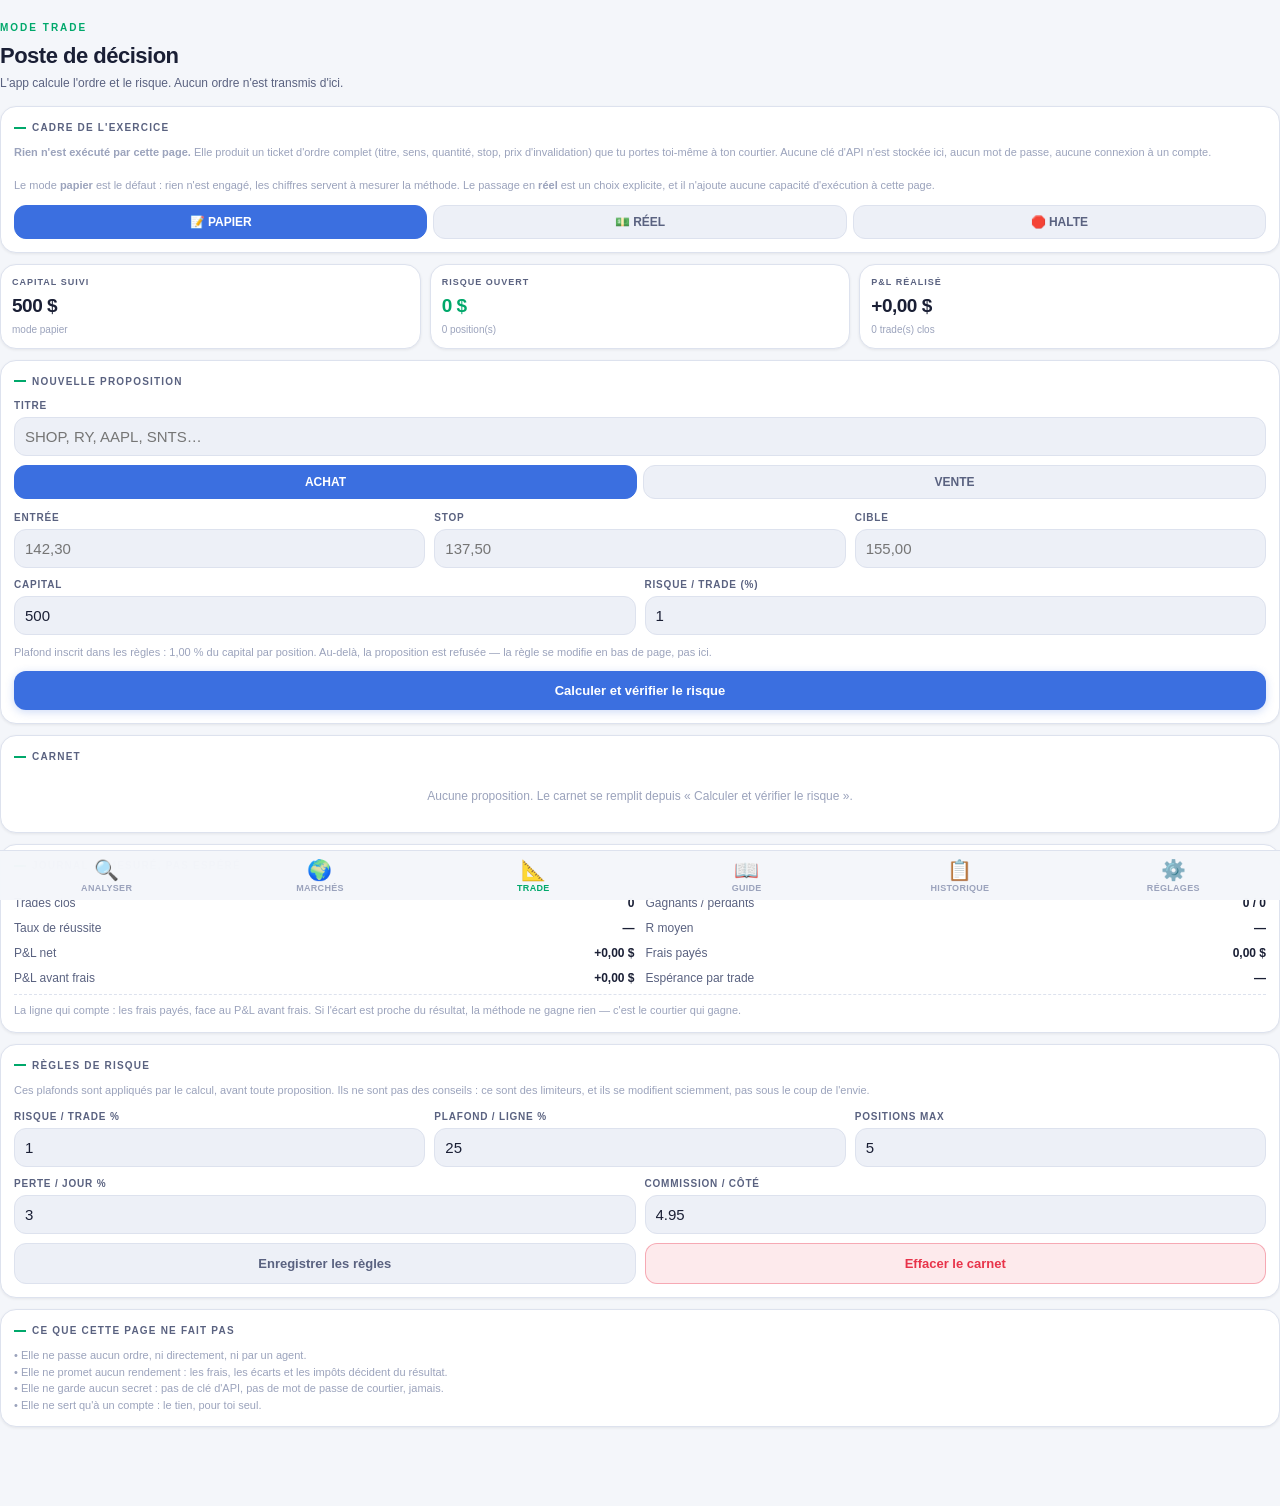
==== trade.html @ ba42ed56 "feat(trade): poste de décision — dimensionnement, garde-fous, journal Ajoute un « Mode Trade » à l'a" ====
<!DOCTYPE html>
<html lang="fr">
<head>
<meta charset="UTF-8">
<meta name="viewport" content="width=device-width,initial-scale=1,viewport-fit=cover">
<meta name="theme-color" content="#F4F6FA" id="theme-color-meta">
<title>StockSense — Mode Trade</title>
<!-- Même thème que l'application, appliqué avant le premier rendu -->
<script>
(function(){
  var t = localStorage.getItem('ss_theme') || 'light';
  document.documentElement.setAttribute('data-theme', t);
  var m = document.getElementById('theme-color-meta');
  if (m) m.content = t === 'dark' ? '#080A0F' : '#F4F6FA';
})();
</script>
<link rel="manifest" href="manifest.json">
<link rel="stylesheet" href="css/style.css">
<style>
  /* ── MODE TRADE — styles propres à la page ─────────────────────── */
  .tr-grid{display:grid;gap:9px}
  .tr-kpi{display:grid;grid-template-columns:repeat(3,1fr);gap:9px;margin-bottom:11px}
  .tr-kpi .k{background:var(--s1);border:1px solid var(--bd);border-radius:var(--r-lg);padding:11px;box-shadow:var(--shadow-sm)}
  .tr-kpi .k .l{font-size:9px;font-weight:700;color:var(--mu);letter-spacing:1px;text-transform:uppercase}
  .tr-kpi .k .v{font-size:19px;font-weight:800;color:var(--tx);letter-spacing:-.5px;margin-top:3px}
  .tr-kpi .k .s{font-size:10px;color:var(--di);margin-top:1px}
  .tr-kpi .k.alarme{border-color:var(--re);background:var(--re2)}
  .tr-kpi .k.alarme .v{color:var(--re)}
  .tr-kpi .k.ok .v{color:var(--gr)}
  .tr-champ{margin-bottom:9px}
  .tr-champ label{display:block;font-size:10px;font-weight:700;color:var(--mu);letter-spacing:.8px;text-transform:uppercase;margin-bottom:4px}
  .tr-champ input,.tr-champ select{width:100%;padding:10px;border-radius:var(--r-md);border:1px solid var(--bd);background:var(--s2);color:var(--tx);font-size:15px;font-family:inherit;-webkit-appearance:none}
  .tr-champ input:focus,.tr-champ select:focus{outline:none;border-color:var(--bl)}
  .tr-duo{display:grid;grid-template-columns:1fr 1fr;gap:9px}
  .tr-tri{display:grid;grid-template-columns:1fr 1fr 1fr;gap:9px}
  .tr-seg{display:flex;gap:6px;margin-bottom:11px}
  .tr-seg button{flex:1;padding:9px;border-radius:var(--r-md);border:1px solid var(--bd);background:var(--s2);color:var(--mu);font-size:12px;font-weight:800}
  .tr-seg button.on{background:var(--bl);border-color:var(--bl);color:#fff}
  .tr-seg button.on.vente{background:var(--re);border-color:var(--re)}
  .tr-btn{width:100%;padding:12px;border-radius:var(--r-md);background:var(--bl);color:#fff;font-size:13px;font-weight:800;box-shadow:0 2px 8px rgba(59,111,224,.25)}
  .tr-btn.gris{background:var(--s2);color:var(--mu);box-shadow:none;border:1px solid var(--bd)}
  .tr-btn.danger{background:var(--re2);color:var(--re);border:1px solid rgba(232,51,74,.35);box-shadow:none}
  .tr-verdict{border-radius:var(--r-lg);padding:13px;margin-bottom:11px;border:1px solid var(--bd);background:var(--s1)}
  .tr-verdict .t{font-size:15px;font-weight:800;letter-spacing:-.3px}
  .tr-verdict .t.no{color:var(--re)}
  .tr-verdict .t.yes{color:var(--gr)}
  .tr-verdict ul{margin:7px 0 0 16px;font-size:12px;color:var(--mu)}
  .tr-verdict ul li{margin-bottom:3px}
  .tr-fig{display:grid;grid-template-columns:1fr 1fr;gap:7px 11px;margin-top:10px;padding-top:10px;border-top:1px solid var(--bd)}
  .tr-fig > div{display:flex;justify-content:space-between;gap:8px;font-size:12px;color:var(--mu)}
  .tr-fig > .pied{display:block}
  .tr-fig b{color:var(--tx);font-weight:700;font-variant-numeric:tabular-nums}
  .tr-fig .pied{grid-column:1 / -1;font-size:11px;color:var(--di);border-top:1px dashed var(--bd);padding-top:7px}
  .tr-carte{border:1px solid var(--bd);border-radius:var(--r-lg);padding:11px;background:var(--s1);box-shadow:var(--shadow-sm);margin-bottom:9px}
  .tr-carte .h{display:flex;justify-content:space-between;align-items:baseline;gap:8px}
  .tr-carte .h .tk{font-size:15px;font-weight:800;letter-spacing:-.3px}
  .tr-carte .h .et{font-size:9px;font-weight:800;letter-spacing:.8px;text-transform:uppercase;padding:3px 7px;border-radius:999px;background:var(--s2);color:var(--mu)}
  .tr-carte .h .et.execute{background:var(--gr2);color:var(--gr)}
  .tr-carte .h .et.clos{background:var(--s2);color:var(--di)}
  .tr-carte .h .et.refuse{background:var(--re2);color:var(--re)}
  .tr-carte .l{font-size:11px;color:var(--mu);margin-top:4px;font-variant-numeric:tabular-nums}
  .tr-carte .a{display:flex;gap:6px;margin-top:9px;flex-wrap:wrap}
  .tr-carte .a button{flex:1;min-width:88px;padding:8px;border-radius:var(--r-sm);border:1px solid var(--bd);background:var(--s2);color:var(--tx);font-size:11px;font-weight:700}
  .tr-carte .a button.sup{border-color:rgba(232,51,74,.3);color:var(--re);background:var(--re2)}
  .tr-vide{font-size:12px;color:var(--di);text-align:center;padding:14px 0}
  .tr-note{font-size:11px;color:var(--di);line-height:1.5}
  .tr-copier{font-family:ui-monospace,'SF Mono',Menlo,monospace;font-size:11px;color:var(--tx);background:var(--s2);border:1px solid var(--bd);border-radius:var(--r-md);padding:10px;margin-top:9px;white-space:pre-wrap;word-break:break-word}
  .tr-pill{display:inline-block;font-size:9px;font-weight:800;letter-spacing:1px;text-transform:uppercase;padding:3px 8px;border-radius:999px;border:1px solid var(--bd);color:var(--mu)}
  .tr-pill.reel{border-color:var(--re);color:var(--re);background:var(--re2)}
  .tr-pill.papier{border-color:var(--bl);color:var(--bl);background:rgba(59,111,224,.10)}
</style>
</head>
<body>

<div class="page active" id="page-trade">

  <div class="page-header">
    <div class="page-eyebrow">Mode Trade</div>
    <div class="page-title">Poste de décision</div>
    <div class="page-sub">L'app calcule l'ordre et le risque. Aucun ordre n'est transmis d'ici.</div>
  </div>

  <div class="section-panel">
    <div class="section-title">Cadre de l'exercice</div>
    <div class="tr-note">
      <b>Rien n'est exécuté par cette page.</b> Elle produit un ticket d'ordre complet (titre, sens,
      quantité, stop, prix d'invalidation) que tu portes toi-même à ton courtier. Aucune clé d'API
      n'est stockée ici, aucun mot de passe, aucune connexion à un compte.
      <br><br>
      Le mode <b>papier</b> est le défaut : rien n'est engagé, les chiffres servent à mesurer la
      méthode. Le passage en <b>réel</b> est un choix explicite, et il n'ajoute aucune capacité
      d'exécution à cette page.
    </div>
    <div class="tr-seg" style="margin:11px 0 0">
      <button id="tr-mode-papier" class="on">📝 PAPIER</button>
      <button id="tr-mode-reel">💵 RÉEL</button>
      <button id="tr-halte">🛑 HALTE</button>
    </div>
    <div class="tr-note" id="tr-halte-note"></div>
  </div>

  <div class="tr-kpi" id="tr-kpi"></div>

  <div class="section-panel">
    <div class="section-title">Nouvelle proposition</div>
    <div class="tr-champ">
      <label for="tr-ticker">Titre</label>
      <input id="tr-ticker" placeholder="SHOP, RY, AAPL, SNTS…" autocomplete="off">
    </div>
    <div class="tr-seg" id="tr-sens">
      <button class="on" data-sens="achat">ACHAT</button>
      <button data-sens="vente">VENTE</button>
    </div>
    <div class="tr-tri">
      <div class="tr-champ"><label for="tr-entree">Entrée</label><input id="tr-entree" inputmode="decimal" placeholder="142,30"></div>
      <div class="tr-champ"><label for="tr-stop">Stop</label><input id="tr-stop" inputmode="decimal" placeholder="137,50"></div>
      <div class="tr-champ"><label for="tr-cible">Cible</label><input id="tr-cible" inputmode="decimal" placeholder="155,00"></div>
    </div>
    <div class="tr-duo">
      <div class="tr-champ"><label for="tr-capital">Capital</label><input id="tr-capital" inputmode="decimal"></div>
      <div class="tr-champ"><label for="tr-risque">Risque / trade (%)</label><input id="tr-risque" inputmode="decimal"></div>
    </div>
    <div class="tr-note" id="tr-risque-note" style="margin-bottom:11px"></div>
    <button class="tr-btn" id="tr-calc">Calculer et vérifier le risque</button>
  </div>

  <div id="tr-resultat"></div>

  <div class="section-panel">
    <div class="section-title">Carnet</div>
    <div id="tr-carnet"></div>
  </div>

  <div class="section-panel">
    <div class="section-title">Journal — mesuré, pas espéré</div>
    <div id="tr-journal"></div>
  </div>

  <div class="section-panel">
    <div class="section-title">Règles de risque</div>
    <div class="tr-note" style="margin-bottom:11px">
      Ces plafonds sont appliqués par le calcul, avant toute proposition. Ils ne sont pas des
      conseils : ce sont des limiteurs, et ils se modifient sciemment, pas sous le coup de l'envie.
    </div>
    <div class="tr-tri">
      <div class="tr-champ"><label for="tr-r-risque">Risque / trade %</label><input id="tr-r-risque" inputmode="decimal"></div>
      <div class="tr-champ"><label for="tr-r-ligne">Plafond / ligne %</label><input id="tr-r-ligne" inputmode="decimal"></div>
      <div class="tr-champ"><label for="tr-r-pos">Positions max</label><input id="tr-r-pos" inputmode="numeric"></div>
    </div>
    <div class="tr-duo">
      <div class="tr-champ"><label for="tr-r-perte">Perte / jour %</label><input id="tr-r-perte" inputmode="decimal"></div>
      <div class="tr-champ"><label for="tr-r-comm">Commission / côté</label><input id="tr-r-comm" inputmode="decimal"></div>
    </div>
    <div class="tr-duo">
      <button class="tr-btn gris" id="tr-r-sauv">Enregistrer les règles</button>
      <button class="tr-btn danger" id="tr-vider">Effacer le carnet</button>
    </div>
  </div>

  <div class="section-panel">
    <div class="section-title">Ce que cette page ne fait pas</div>
    <div class="tr-note">
      • Elle ne passe aucun ordre, ni directement, ni par un agent.<br>
      • Elle ne promet aucun rendement : les frais, les écarts et les impôts décident du résultat.<br>
      • Elle ne garde aucun secret : pas de clé d'API, pas de mot de passe de courtier, jamais.<br>
      • Elle ne sert qu'à un compte : le tien, pour toi seul.
    </div>
  </div>

</div>

<nav class="bottom-nav">
  <button class="bn" onclick="location.href='index.html'"><div class="bn-icon">🔍</div>ANALYSER</button>
  <button class="bn" onclick="location.href='index.html#markets'"><div class="bn-icon">🌍</div>MARCHÉS</button>
  <button class="bn active"><div class="bn-icon">📐</div>TRADE</button>
  <button class="bn" onclick="location.href='index.html#guide'"><div class="bn-icon">📖</div>GUIDE</button>
  <button class="bn" onclick="location.href='index.html#history'"><div class="bn-icon">📋</div>HISTORIQUE</button>
  <button class="bn" onclick="location.href='index.html#settings'"><div class="bn-icon">⚙️</div>RÉGLAGES</button>
</nav>

<script src="js/trade.js"></script>
</body>
</html>
---- css/style.css ----
/* ── RESET & ROOT ────────────────────────────────────────────────── */
*,*::before,*::after{box-sizing:border-box;margin:0;padding:0;-webkit-tap-highlight-color:transparent}

/* THÈME CLAIR (défaut) */
:root{
  --bg:#F4F6FA;--s1:#FFFFFF;--s2:#EDF0F7;--bd:#DDE2EE;--bd2:#C8D0E4;
  --gr:#00A86B;--gr2:rgba(0,168,107,.10);
  --re:#E8334A;--re2:rgba(232,51,74,.10);
  --am:#D4860A;--am2:rgba(212,134,10,.10);
  --bl:#3B6FE0;
  --tx:#1A1F35;--mu:#5A6280;--di:#9BA3BC;
  --r-sm:8px;--r-md:12px;--r-lg:16px;--r-xl:20px;
  --shadow:0 1px 4px rgba(0,0,0,.08),0 4px 16px rgba(0,0,0,.06);
  --shadow-sm:0 1px 3px rgba(0,0,0,.07);
}

/* THÈME SOMBRE */
[data-theme="dark"]{
  --bg:#080A0F;--s1:#111520;--s2:#181D2A;--bd:#252B3D;--bd2:#2E3650;
  --gr:#00D68F;--gr2:rgba(0,214,143,.12);
  --re:#FF4D6A;--re2:rgba(255,77,106,.12);
  --am:#FFB340;--am2:rgba(255,179,64,.12);
  --bl:#5B8CFF;
  --tx:#D8DCE8;--mu:#6B738F;--di:#3A4158;
  --shadow:none;--shadow-sm:none;
}

html{-webkit-text-size-adjust:100%;scroll-behavior:smooth}
/* Bloquer les transitions au 1er rendu pour éviter le flash blanc→noir */
html.no-transition *{ transition:none !important; }
body{
  background:var(--bg);color:var(--tx);
  font-family:-apple-system,'SF Pro Display','Helvetica Neue',sans-serif;
  font-size:15px;line-height:1.5;min-height:100vh;overflow-x:hidden;
  padding-bottom:calc(68px + env(safe-area-inset-bottom));
  transition:background .25s,color .25s;
}
/* Grille subtile en mode sombre seulement */
[data-theme="dark"] body::before{
  content:'';position:fixed;inset:0;z-index:0;pointer-events:none;
  background-image:linear-gradient(var(--bd) 1px,transparent 1px),
    linear-gradient(90deg,var(--bd) 1px,transparent 1px);
  background-size:40px 40px;opacity:.13;
}
button{cursor:pointer;border:none;background:none;font-family:inherit;-webkit-appearance:none}
input,select{font-family:inherit;-webkit-appearance:none}

/* ── TOPBAR ──────────────────────────────────────────────────────── */
.topbar{
  position:sticky;top:0;z-index:200;
  display:flex;align-items:center;justify-content:space-between;
  padding:0 16px;padding-top:env(safe-area-inset-top);
  height:calc(52px + env(safe-area-inset-top));
  background:rgba(244,246,250,.92);
  backdrop-filter:blur(20px);-webkit-backdrop-filter:blur(20px);
  border-bottom:1px solid var(--bd);
  transition:background .25s,border-color .25s;
}
[data-theme="dark"] .topbar{background:rgba(8,10,15,.94)}
.brand{display:flex;align-items:center;gap:8px;font-weight:700;font-size:17px;letter-spacing:-.4px;color:var(--tx)}
.brand em{font-style:normal;color:var(--gr)}
.brand-dot{
  width:8px;height:8px;border-radius:50%;background:var(--gr);
  box-shadow:0 0 8px var(--gr);animation:pdot 2.5s infinite;
}
@keyframes pdot{0%,100%{opacity:1;transform:scale(1)}50%{opacity:.3;transform:scale(.6)}}
.live-badge{
  font-size:9px;font-weight:700;letter-spacing:1px;color:var(--gr);
  background:var(--gr2);border:1px solid rgba(0,168,107,.25);
  padding:2px 7px;border-radius:20px;
}
[data-theme="dark"] .live-badge{border-color:rgba(0,214,143,.3)}
.mkt-row{display:flex;gap:10px}
.mkt-item{text-align:right}
.mkt-name{font-size:8px;color:var(--di);letter-spacing:.5px}
.mkt-val{font-size:11px;font-weight:700;color:var(--gr);font-variant-numeric:tabular-nums}
.topbar-actions{display:flex;align-items:center;gap:8px}
.theme-toggle{
  width:32px;height:32px;border-radius:50%;border:1px solid var(--bd);
  background:var(--s2);color:var(--mu);font-size:15px;
  display:flex;align-items:center;justify-content:center;
  transition:all .2s;
}
.theme-toggle:active{transform:scale(.9)}
.offline-badge{
  display:none;align-items:center;gap:5px;
  background:var(--re2);border:1px solid rgba(232,51,74,.3);
  color:var(--re);font-size:9px;font-weight:700;
  padding:3px 8px;border-radius:20px;
}

/* ── PAGES ───────────────────────────────────────────────────────── */
main{position:relative;z-index:1;padding:0 14px 16px}
.page{display:none}
.page.active{display:block}
.page-header{padding:20px 0 14px}
.page-eyebrow{font-size:10px;font-weight:700;color:var(--gr);letter-spacing:2px;text-transform:uppercase;margin-bottom:4px}
.page-title{font-size:22px;font-weight:800;color:var(--tx);letter-spacing:-.5px;margin-bottom:2px}
.page-sub{font-size:12px;color:var(--mu)}

/* ── HERO ────────────────────────────────────────────────────────── */
.hero{text-align:center;padding:24px 8px 20px}
.hero-tag{display:inline-flex;align-items:center;gap:5px;font-size:10px;font-weight:700;letter-spacing:1.5px;color:var(--gr);margin-bottom:8px}
.hero h1{font-size:clamp(22px,7vw,28px);font-weight:800;letter-spacing:-1px;line-height:1.15;margin-bottom:7px;color:var(--tx)}
.hero h1 em{font-style:normal;color:var(--gr)}
.hero p{color:var(--mu);font-size:12px;line-height:1.6;max-width:300px;margin:0 auto}

/* ── SEARCH CARD ─────────────────────────────────────────────────── */
.search-card{
  background:var(--s1);border:1px solid var(--bd);
  border-radius:var(--r-xl);padding:14px;margin-bottom:14px;
  box-shadow:var(--shadow);transition:border-color .2s,box-shadow .2s;
}
.search-card:focus-within{border-color:var(--gr);box-shadow:0 0 0 3px var(--gr2),var(--shadow)}
.input-row{display:flex;gap:8px;margin-bottom:9px}
.input-wrap{flex:1;position:relative}
.search-icon{position:absolute;left:11px;top:50%;transform:translateY(-50%);color:var(--di);font-size:15px;pointer-events:none}
#tickerInput{
  width:100%;background:var(--s2);border:1px solid var(--bd);
  border-radius:var(--r-md);padding:12px 10px 12px 36px;
  color:var(--tx);font-size:18px;font-weight:700;letter-spacing:2px;
  outline:none;text-transform:uppercase;transition:border-color .2s,background .2s;
}
#tickerInput::placeholder{font-size:13px;letter-spacing:0;font-weight:400;color:var(--di)}
#tickerInput:focus{border-color:var(--gr);background:var(--s1)}
#marketSelect{
  background:var(--s2);border:1px solid var(--bd);border-radius:var(--r-md);
  padding:12px 10px;color:var(--tx);font-size:12px;font-weight:700;
  outline:none;min-width:90px;transition:background .2s;
}
.intent-row{display:grid;grid-template-columns:repeat(3,1fr);gap:6px;margin-bottom:9px}
.intent-btn{
  padding:10px 4px;border-radius:var(--r-md);border:1px solid var(--bd);
  background:var(--s2);color:var(--mu);font-size:11px;font-weight:700;text-align:center;
  transition:all .15s;
}
.intent-btn.active-buy{background:var(--gr2);border-color:var(--gr);color:var(--gr)}
.intent-btn.active-sell{background:var(--re2);border-color:var(--re);color:var(--re)}
.intent-btn.active-watch{background:var(--am2);border-color:var(--am);color:var(--am)}
.analyze-btn{
  width:100%;padding:14px;background:linear-gradient(135deg,var(--gr),#009960);
  border-radius:var(--r-md);color:#fff;font-size:14px;font-weight:800;
  display:flex;align-items:center;justify-content:center;gap:7px;
  transition:transform .1s,box-shadow .15s;margin-bottom:9px;
  box-shadow:0 4px 14px var(--gr2);
}
.analyze-btn:active{transform:scale(.98);box-shadow:none}
.analyze-btn:disabled{opacity:.45;cursor:not-allowed;transform:none;box-shadow:none}
.quick-picks{display:flex;flex-wrap:wrap;gap:5px;align-items:center}
.qp-label{font-size:10px;color:var(--mu)}
.qp-btn{
  font-size:10px;font-weight:600;padding:4px 9px;border-radius:8px;
  border:1px solid var(--bd);background:var(--s2);color:var(--mu);
  transition:all .15s;
}
.qp-btn:active{border-color:var(--gr);color:var(--gr);background:var(--gr2)}

/* ── PROVIDER BADGE (topbar) ─────────────────────────────────────── */
.provider-badge{
  font-size:9px;font-weight:700;padding:2px 7px;border-radius:20px;
  border:1px solid var(--bd);background:var(--s2);color:var(--mu);
  white-space:nowrap;
}

/* ── LOADING ─────────────────────────────────────────────────────── */
.loading-state{
  display:none;text-align:center;padding:36px 16px;
  background:var(--s1);border:1px solid var(--bd);border-radius:var(--r-xl);
  margin-bottom:12px;box-shadow:var(--shadow);
}
.loading-ticker{font-size:26px;font-weight:700;letter-spacing:4px;color:var(--gr);font-variant-numeric:tabular-nums;margin-bottom:7px}
.loading-bar-wrap{width:220px;height:3px;background:var(--bd);border-radius:10px;margin:10px auto;overflow:hidden}
.loading-bar{height:100%;background:linear-gradient(90deg,var(--gr),var(--bl));border-radius:10px;animation:lba 2s ease-in-out infinite}
@keyframes lba{0%{width:0%;margin-left:0%}50%{width:65%;margin-left:10%}100%{width:0%;margin-left:100%}}
.ls{font-size:11px;color:var(--di);margin-bottom:4px;transition:color .3s}
.ls.active{color:var(--gr)}
.ls.done{color:var(--mu)}

/* ── EMPTY ───────────────────────────────────────────────────────── */
.empty-state{
  text-align:center;padding:44px 16px;
  background:var(--s1);border:1px solid var(--bd);border-radius:var(--r-xl);
  margin-bottom:12px;box-shadow:var(--shadow-sm);
}
.empty-icon{font-size:36px;margin-bottom:9px;opacity:.35}
.empty-title{font-size:14px;font-weight:700;color:var(--mu);margin-bottom:4px}
.empty-text{font-size:12px;color:var(--di);max-width:260px;margin:0 auto}

/* ── VERDICT CARD ────────────────────────────────────────────────── */
.verdict-card{
  border-radius:var(--r-xl);padding:16px;margin-bottom:11px;
  border:1.5px solid transparent;position:relative;overflow:hidden;
  box-shadow:var(--shadow);
}
.verdict-card.buy{background:linear-gradient(135deg,rgba(0,168,107,.08),var(--s1));border-color:var(--gr)}
.verdict-card.sell{background:linear-gradient(135deg,rgba(232,51,74,.08),var(--s1));border-color:var(--re)}
.verdict-card.wait{background:linear-gradient(135deg,rgba(212,134,10,.08),var(--s1));border-color:var(--am)}
[data-theme="dark"] .verdict-card.buy{background:linear-gradient(135deg,rgba(0,214,143,.08),rgba(0,214,143,.02))}
[data-theme="dark"] .verdict-card.sell{background:linear-gradient(135deg,rgba(255,77,106,.08),rgba(255,77,106,.02))}
[data-theme="dark"] .verdict-card.wait{background:linear-gradient(135deg,rgba(255,179,64,.08),rgba(255,179,64,.02))}
.verdict-glow{position:absolute;top:-50px;right:-50px;width:140px;height:140px;border-radius:50%;filter:blur(50px);opacity:.12;pointer-events:none}
[data-theme="dark"] .verdict-glow{opacity:.2}
.verdict-card.buy .verdict-glow{background:var(--gr)}
.verdict-card.sell .verdict-glow{background:var(--re)}
.verdict-card.wait .verdict-glow{background:var(--am)}
.verdict-top{display:flex;align-items:flex-start;justify-content:space-between;margin-bottom:10px;gap:8px}
.verdict-ticker{font-family:monospace;font-size:20px;font-weight:700;letter-spacing:2px;color:var(--tx)}
.verdict-name{font-size:11px;color:var(--mu);margin-top:2px}
.verdict-right{text-align:right}
.verdict-price{font-family:monospace;font-size:16px;font-weight:600;color:var(--tx)}
.verdict-market{font-size:10px;color:var(--mu);margin-top:2px}
.verdict-badge{
  display:inline-flex;align-items:center;gap:6px;
  padding:8px 13px;border-radius:var(--r-md);border:1px solid;
  font-size:13px;font-weight:800;letter-spacing:.3px;margin-bottom:9px;
}
.verdict-summary{font-size:12px;color:var(--tx);line-height:1.65}
.conf-row{display:flex;align-items:center;gap:9px;margin-top:11px}
.conf-label{font-size:10px;color:var(--mu);font-weight:700;flex-shrink:0}
.conf-bar-wrap{flex:1;height:5px;background:var(--bd);border-radius:10px;overflow:hidden}
.conf-bar{height:100%;border-radius:10px;transition:width 1s ease}
.conf-val{font-size:12px;font-weight:700;font-variant-numeric:tabular-nums;flex-shrink:0}

/* ── SCORES ──────────────────────────────────────────────────────── */
.scores-grid{display:grid;grid-template-columns:repeat(5,1fr);gap:6px;margin-bottom:11px}
.score-card{background:var(--s1);border:1px solid var(--bd);border-radius:var(--r-md);padding:9px 5px;text-align:center;box-shadow:var(--shadow-sm)}
.score-icon{font-size:14px;margin-bottom:2px}
.score-label{font-size:8px;color:var(--mu);font-weight:700;letter-spacing:.6px;text-transform:uppercase;margin-bottom:5px}
.ring-wrap{position:relative;width:44px;height:44px;margin:0 auto 3px}
.ring-svg{transform:rotate(-90deg)}
.ring-val{position:absolute;inset:0;display:flex;align-items:center;justify-content:center;font-size:11px;font-weight:700;font-variant-numeric:tabular-nums}

/* ── CHART ───────────────────────────────────────────────────────── */
.chart-panel{background:var(--s1);border:1px solid var(--bd);border-radius:var(--r-lg);padding:13px;margin-bottom:11px;box-shadow:var(--shadow-sm)}
.chart-header{display:flex;align-items:center;justify-content:space-between;margin-bottom:9px}
.chart-title{font-size:10px;font-weight:700;color:var(--mu);letter-spacing:1px;text-transform:uppercase}
.chart-tabs{display:flex;gap:3px}
.ct{font-size:10px;font-weight:700;padding:4px 8px;border-radius:7px;border:1px solid transparent;color:var(--mu);transition:all .15s}
.ct.active{background:var(--gr2);border-color:var(--gr);color:var(--gr)}
#priceChart{width:100%;border-radius:8px;display:block}

/* ── SECTION TABS ────────────────────────────────────────────────── */
.section-tabs{display:flex;gap:6px;margin-bottom:9px}
.stab{flex:1;padding:9px;border-radius:var(--r-md);border:1px solid var(--bd);background:var(--s2);color:var(--mu);font-size:11px;font-weight:700;text-align:center;transition:all .15s}
.stab.active{background:var(--gr2);border-color:var(--gr);color:var(--gr)}

/* ── SECTION PANEL ───────────────────────────────────────────────── */
.section-panel{background:var(--s1);border:1px solid var(--bd);border-radius:var(--r-lg);padding:13px;margin-bottom:11px;box-shadow:var(--shadow-sm)}
.section-title{font-size:10px;font-weight:700;color:var(--mu);letter-spacing:1.2px;text-transform:uppercase;margin-bottom:9px;display:flex;align-items:center;gap:6px}
.section-title::before{content:'';display:block;width:12px;height:2px;background:var(--gr)}
.ai-label{color:var(--gr)}
.ai-text{font-size:12px;line-height:1.8;color:var(--tx);white-space:pre-line}

/* ── INDICATORS ──────────────────────────────────────────────────── */
.ind-row{display:flex;align-items:center;gap:8px;padding:7px 0;border-bottom:1px solid var(--bd)}
.ind-row:last-child{border-bottom:none}
.ind-name{flex:1;color:var(--mu);font-size:11px}
.ind-val{font-variant-numeric:tabular-nums;font-size:11px;font-weight:600;color:var(--tx)}
.sig{font-size:9px;font-weight:800;padding:2px 7px;border-radius:7px;letter-spacing:.2px;min-width:55px;text-align:center}
.sgb{background:var(--gr2);color:var(--gr);border:1px solid rgba(0,168,107,.25)}
.sgs{background:var(--re2);color:var(--re);border:1px solid rgba(232,51,74,.25)}
.sgn{background:var(--am2);color:var(--am);border:1px solid rgba(212,134,10,.25)}
[data-theme="dark"] .sgb{border-color:rgba(0,214,143,.3)}
[data-theme="dark"] .sgs{border-color:rgba(255,77,106,.3)}
[data-theme="dark"] .sgn{border-color:rgba(255,179,64,.3)}

/* ── FUNDAMENTALS ────────────────────────────────────────────────── */
.fund-row{display:flex;justify-content:space-between;align-items:center;padding:7px 0;border-bottom:1px solid var(--bd)}
.fund-row:last-child{border-bottom:none}
.fund-key{color:var(--mu);font-size:11px}
.fund-val{font-weight:700;font-variant-numeric:tabular-nums;font-size:11px}

/* ── CATALYST / RISK ─────────────────────────────────────────────── */
.cr-grid{display:grid;grid-template-columns:1fr 1fr;gap:8px;margin-bottom:11px}
.cr-panel{background:var(--s1);border:1px solid var(--bd);border-radius:var(--r-lg);padding:12px;box-shadow:var(--shadow-sm)}
.pill-item{display:flex;align-items:flex-start;gap:5px;font-size:11px;line-height:1.5;color:var(--tx);margin-bottom:5px}
.pill-item:last-child{margin-bottom:0}
.pill-dot{width:5px;height:5px;border-radius:50%;flex-shrink:0;margin-top:5px}

/* ── DECISION BANNER ─────────────────────────────────────────────── */
.decision-banner{border-radius:var(--r-lg);padding:14px;margin-bottom:13px;display:flex;align-items:center;justify-content:space-between;gap:10px;border:1px solid;box-shadow:var(--shadow-sm)}
.decision-banner.buy{background:linear-gradient(135deg,rgba(0,168,107,.10),rgba(0,168,107,.03));border-color:var(--gr)}
.decision-banner.sell{background:linear-gradient(135deg,rgba(232,51,74,.10),rgba(232,51,74,.03));border-color:var(--re)}
.decision-banner.wait{background:linear-gradient(135deg,rgba(212,134,10,.10),rgba(212,134,10,.03));border-color:var(--am)}
[data-theme="dark"] .decision-banner.buy{background:linear-gradient(135deg,rgba(0,214,143,.12),rgba(0,214,143,.04))}
[data-theme="dark"] .decision-banner.sell{background:linear-gradient(135deg,rgba(255,77,106,.12),rgba(255,77,106,.04))}
[data-theme="dark"] .decision-banner.wait{background:linear-gradient(135deg,rgba(255,179,64,.12),rgba(255,179,64,.04))}
.db-left{flex:1}
.db-title{font-size:14px;font-weight:800;letter-spacing:-.3px;color:var(--tx)}
.db-sub{font-size:11px;color:var(--mu);margin-top:1px}
.db-btn{padding:9px 13px;border-radius:9px;font-size:12px;font-weight:800;white-space:nowrap;color:#fff}
.db-btn.buy{background:var(--gr)}
.db-btn.sell{background:var(--re)}
.db-btn.wait{background:var(--am);color:#fff}

/* ── MARCHÉS ─────────────────────────────────────────────────────── */
.region-tabs{display:flex;gap:6px;overflow-x:auto;padding-bottom:4px;margin-bottom:13px;-webkit-overflow-scrolling:touch;scrollbar-width:none}
.region-tabs::-webkit-scrollbar{display:none}
.rtab{flex-shrink:0;padding:7px 13px;border-radius:20px;border:1px solid var(--bd);background:var(--s1);color:var(--mu);font-size:11px;font-weight:700;white-space:nowrap;display:flex;align-items:center;gap:5px;transition:all .15s;box-shadow:var(--shadow-sm)}
.rtab.active{background:var(--gr2);border-color:var(--gr);color:var(--gr)}
.rtab-dot{width:5px;height:5px;border-radius:50%}
.mkt-bar{display:flex;align-items:center;gap:8px;margin-bottom:13px}
.mkt-refresh-btn{display:flex;align-items:center;gap:5px;padding:8px 13px;border-radius:var(--r-md);border:1px solid var(--bd);background:var(--s1);color:var(--mu);font-size:11px;font-weight:700;transition:all .15s;box-shadow:var(--shadow-sm)}
.mkt-refresh-btn:active{border-color:var(--gr);color:var(--gr)}
.mkt-ts{font-size:10px;color:var(--di);flex:1;text-align:right}
.status-badge{display:flex;align-items:center;gap:8px;border:1px solid;border-radius:var(--r-md);padding:9px 12px;margin-bottom:12px;cursor:pointer;box-shadow:var(--shadow-sm)}
.status-dot{width:8px;height:8px;border-radius:50%;flex-shrink:0}
.reg-summary{background:var(--s2);border:1px solid var(--bd);border-radius:var(--r-md);padding:11px 13px;margin-bottom:12px;font-size:12px;color:var(--mu);line-height:1.6}
.reg-summary b{color:var(--tx)}
.mkt-counters{display:grid;grid-template-columns:repeat(3,1fr);gap:6px;margin-bottom:13px}
.mkt-counter{border:1px solid;border-radius:var(--r-md);padding:10px;text-align:center;box-shadow:var(--shadow-sm)}
.mkt-loading{text-align:center;padding:44px 16px}
.mkt-spin{width:30px;height:30px;border:3px solid var(--bd);border-top-color:var(--gr);border-radius:50%;animation:spin .8s linear infinite;margin:0 auto 12px}
@keyframes spin{to{transform:rotate(360deg)}}
.mkt-load-txt{font-size:12px;color:var(--mu)}
.stock-card{background:var(--s1);border:1px solid var(--bd);border-left:3px solid;border-radius:var(--r-lg);padding:13px;margin-bottom:9px;cursor:pointer;transition:all .15s;box-shadow:var(--shadow-sm)}
.stock-card:active{opacity:.8;transform:scale(.99)}
.stock-row1{display:flex;justify-content:space-between;align-items:flex-start;margin-bottom:6px}
.stock-left{display:flex;align-items:center;gap:9px}
.rank-badge{width:20px;height:20px;border-radius:50%;background:var(--s2);border:1px solid var(--bd);display:flex;align-items:center;justify-content:center;font-size:9px;font-weight:800;color:var(--mu);flex-shrink:0}
.stock-ticker{font-family:monospace;font-size:14px;font-weight:700;letter-spacing:1px;color:var(--tx)}
.stock-name{font-size:10px;color:var(--mu);margin-top:1px}
.stock-right{text-align:right}
.stock-price{font-family:monospace;font-size:14px;font-weight:700;color:var(--tx)}
.stock-change{font-size:10px;font-weight:700;margin-top:2px}
.stock-row2{display:flex;align-items:center;justify-content:space-between;margin-bottom:5px}
.stock-sector{font-size:10px;color:var(--di);background:var(--s2);padding:2px 7px;border-radius:6px}
.stock-meta{display:flex;gap:8px;font-size:10px;color:var(--mu)}
.stock-meta b{color:var(--tx);font-weight:700}
.sig-badge{font-size:9px;font-weight:800;padding:2px 8px;border-radius:6px;border:1px solid;letter-spacing:.3px}
.stock-why{font-size:11px;color:var(--mu);line-height:1.55;padding-top:7px;border-top:1px solid var(--bd)}
.mkt-hint{text-align:center;font-size:10px;color:var(--di);padding:10px 0}
.error-banner{background:var(--re2);border:1px solid rgba(232,51,74,.3);border-radius:var(--r-md);padding:10px 13px;margin-bottom:11px;font-size:12px;color:var(--re);display:flex;align-items:center;justify-content:space-between;gap:10px}
.error-banner button{background:var(--re);color:#fff;padding:5px 12px;border-radius:6px;font-size:11px;font-weight:700}

/* ── GUIDE ───────────────────────────────────────────────────────── */
.guide-card{background:var(--s1);border:1px solid var(--bd);border-radius:var(--r-lg);margin-bottom:9px;overflow:hidden;box-shadow:var(--shadow-sm)}
.guide-header{display:flex;align-items:center;gap:10px;padding:13px;cursor:pointer}
.guide-icon{width:36px;height:36px;border-radius:var(--r-sm);border:1px solid;display:flex;align-items:center;justify-content:center;font-size:11px;font-weight:800;flex-shrink:0}
.guide-title{flex:1;font-size:13px;font-weight:700;color:var(--tx)}
.guide-chevron{font-size:18px;color:var(--mu);transition:transform .2s}
.guide-body{display:none;font-size:12px;line-height:1.8;color:var(--mu);padding:0 13px 13px;border-top:1px solid var(--bd);padding-top:11px}
.guide-body.show{display:block}

/* ── HISTORIQUE ──────────────────────────────────────────────────── */
.hist-card{background:var(--s1);border:1px solid var(--bd);border-radius:var(--r-lg);padding:13px;margin-bottom:9px;cursor:pointer;transition:all .15s;box-shadow:var(--shadow-sm)}
.hist-card:active{border-color:var(--gr)}
.hist-top{display:flex;justify-content:space-between;align-items:flex-start;margin-bottom:5px}

/* ── PARAMÈTRES ──────────────────────────────────────────────────── */
.settings-section{background:var(--s1);border:1px solid var(--bd);border-radius:var(--r-lg);padding:14px;margin-bottom:12px;box-shadow:var(--shadow-sm)}
.settings-title{font-size:11px;font-weight:700;color:var(--mu);letter-spacing:1px;text-transform:uppercase;margin-bottom:12px}
.settings-row{display:flex;align-items:center;justify-content:space-between;padding:8px 0;border-bottom:1px solid var(--bd)}
.settings-row:last-child{border-bottom:none}
.settings-label{font-size:13px;color:var(--tx);font-weight:600}
.settings-sub{font-size:11px;color:var(--mu);margin-top:2px}
/* Sélecteur de provider */
.provider-grid{display:grid;grid-template-columns:1fr 1fr;gap:8px;margin-bottom:10px}
.provider-card{
  border:1.5px solid var(--bd);border-radius:var(--r-md);padding:12px 10px;
  cursor:pointer;text-align:center;transition:all .2s;background:var(--s2);
}
.provider-card.selected{border-color:var(--gr);background:var(--gr2)}
.provider-card:active{transform:scale(.98)}
.prov-logo{font-size:22px;margin-bottom:5px}
.prov-name{font-size:12px;font-weight:700;color:var(--tx);margin-bottom:2px}
.prov-model{font-size:10px;color:var(--mu)}
.prov-badge{font-size:9px;font-weight:700;padding:2px 6px;border-radius:10px;margin-top:4px;display:inline-block}
.prov-badge.free{background:rgba(0,168,107,.12);color:var(--gr);border:1px solid rgba(0,168,107,.25)}
.prov-badge.paid{background:rgba(59,111,224,.12);color:var(--bl);border:1px solid rgba(59,111,224,.25)}
.prov-badge.free-tier{background:rgba(212,134,10,.12);color:var(--am);border:1px solid rgba(212,134,10,.25)}
/* Champs API */
.api-fields{display:flex;flex-direction:column;gap:8px}
.api-field-wrap{display:none}
.api-field-wrap.visible{display:block}
.api-field-label{font-size:11px;font-weight:700;color:var(--mu);margin-bottom:4px;display:flex;align-items:center;gap:5px}
.api-field-label a{color:var(--gr);text-decoration:none;font-size:10px}
.api-key-input{
  width:100%;background:var(--s2);border:1px solid var(--bd);
  border-radius:var(--r-md);padding:11px 13px;color:var(--tx);
  font-size:12px;font-family:monospace;outline:none;transition:border-color .2s,background .2s;
}
.api-key-input:focus{border-color:var(--gr);background:var(--s1)}
.api-key-actions{display:flex;gap:8px;margin-top:8px}
.btn-save{flex:1;padding:10px;border-radius:var(--r-md);background:var(--gr);color:#fff;font-size:12px;font-weight:800;box-shadow:0 2px 8px var(--gr2)}
.btn-clear{padding:10px 16px;border-radius:var(--r-md);border:1px solid var(--bd);background:transparent;color:var(--mu);font-size:12px;font-weight:700}
.api-key-status{font-size:11px;color:var(--re);margin-top:6px}
/* Toggle thème */
.theme-toggle-row{display:flex;align-items:center;justify-content:space-between;padding:10px 0}
.toggle-switch{
  position:relative;width:44px;height:26px;border-radius:13px;
  background:var(--bd);border:1px solid var(--bd2);cursor:pointer;transition:background .25s;
}
.toggle-switch.on{background:var(--gr)}
.toggle-knob{
  position:absolute;top:3px;left:3px;width:18px;height:18px;
  border-radius:50%;background:#fff;transition:transform .25s;
  box-shadow:0 1px 3px rgba(0,0,0,.15);
}
.toggle-switch.on .toggle-knob{transform:translateX(18px)}
.btn-danger{width:100%;padding:11px;border-radius:var(--r-md);border:1px solid rgba(232,51,74,.3);background:var(--re2);color:var(--re);font-size:13px;font-weight:700}

/* ── MODAL ───────────────────────────────────────────────────────── */
.modal-overlay{display:none;position:fixed;inset:0;z-index:9999;background:rgba(0,0,0,.5);backdrop-filter:blur(8px);-webkit-backdrop-filter:blur(8px);align-items:flex-end;justify-content:center;padding-bottom:env(safe-area-inset-bottom)}
[data-theme="dark"] .modal-overlay{background:rgba(0,0,0,.72)}
.modal-overlay.show{display:flex;animation:mfade .2s ease}
@keyframes mfade{from{opacity:0}to{opacity:1}}
.modal-box{width:100%;max-width:480px;background:var(--s1);border:1px solid var(--bd);border-top:1px solid var(--bd2);border-radius:24px 24px 0 0;padding:24px 20px calc(20px + env(safe-area-inset-bottom));animation:mslide .25s cubic-bezier(.32,0,.15,1);box-shadow:0 -8px 40px rgba(0,0,0,.12)}
@keyframes mslide{from{transform:translateY(100%)}to{transform:translateY(0)}}
.modal-icon{font-size:40px;text-align:center;margin-bottom:12px}
.modal-title{font-size:18px;font-weight:800;text-align:center;margin-bottom:6px;color:var(--tx)}
.modal-msg{font-size:13px;color:var(--mu);line-height:1.65;text-align:center;margin-bottom:16px}
.modal-hint{background:var(--s2);border:1px solid var(--bd);border-radius:var(--r-md);padding:12px 14px;margin-bottom:16px;font-size:12px;color:var(--tx);line-height:1.7}
.modal-hint b{color:var(--am)}
#m-btns{display:flex;flex-direction:column;gap:8px}
.mbtn-retry{width:100%;padding:14px;border-radius:var(--r-md);background:linear-gradient(135deg,var(--gr),#009960);color:#fff;font-size:14px;font-weight:800}
.mbtn-close{width:100%;padding:13px;border-radius:var(--r-md);border:1px solid var(--bd);background:transparent;color:var(--mu);font-size:14px;font-weight:600}
.mbtn-extra{width:100%;padding:13px;border-radius:var(--r-md);border:1px solid var(--am);background:transparent;color:var(--am);font-size:13px;font-weight:700}

/* ── TOAST ───────────────────────────────────────────────────────── */
.toast{position:fixed;top:calc(60px + env(safe-area-inset-top));left:50%;transform:translateX(-50%) translateY(-80px);z-index:8000;background:var(--s1);border:1px solid var(--bd);border-radius:20px;padding:9px 18px;font-size:12px;font-weight:600;color:var(--tx);white-space:nowrap;box-shadow:0 8px 24px rgba(0,0,0,.12);transition:transform .35s cubic-bezier(.32,0,.15,1)}
[data-theme="dark"] .toast{box-shadow:0 8px 24px rgba(0,0,0,.4)}
.toast.show{transform:translateX(-50%) translateY(0)}

/* ── BOTTOM NAV ──────────────────────────────────────────────────── */
.bottom-nav{position:fixed;bottom:0;left:0;right:0;z-index:300;display:flex;background:rgba(244,246,250,.96);border-top:1px solid var(--bd);padding-bottom:env(safe-area-inset-bottom);backdrop-filter:blur(20px);-webkit-backdrop-filter:blur(20px)}
[data-theme="dark"] .bottom-nav{background:rgba(8,10,15,.95)}
.bn{flex:1;display:flex;flex-direction:column;align-items:center;padding:9px 4px 7px;gap:3px;color:var(--di);font-size:9px;font-weight:700;letter-spacing:.3px;transition:color .15s}
.bn.active{color:var(--gr)}
.bn-icon{font-size:20px;line-height:1}

/* ── RESPONSIVE ──────────────────────────────────────────────────── */
@media(max-width:380px){
  .scores-grid{grid-template-columns:repeat(3,1fr)}
  .cr-grid{grid-template-columns:1fr}
  .provider-grid{grid-template-columns:1fr 1fr}
}
@media(min-width:600px){
  main{max-width:540px;margin:0 auto}
}
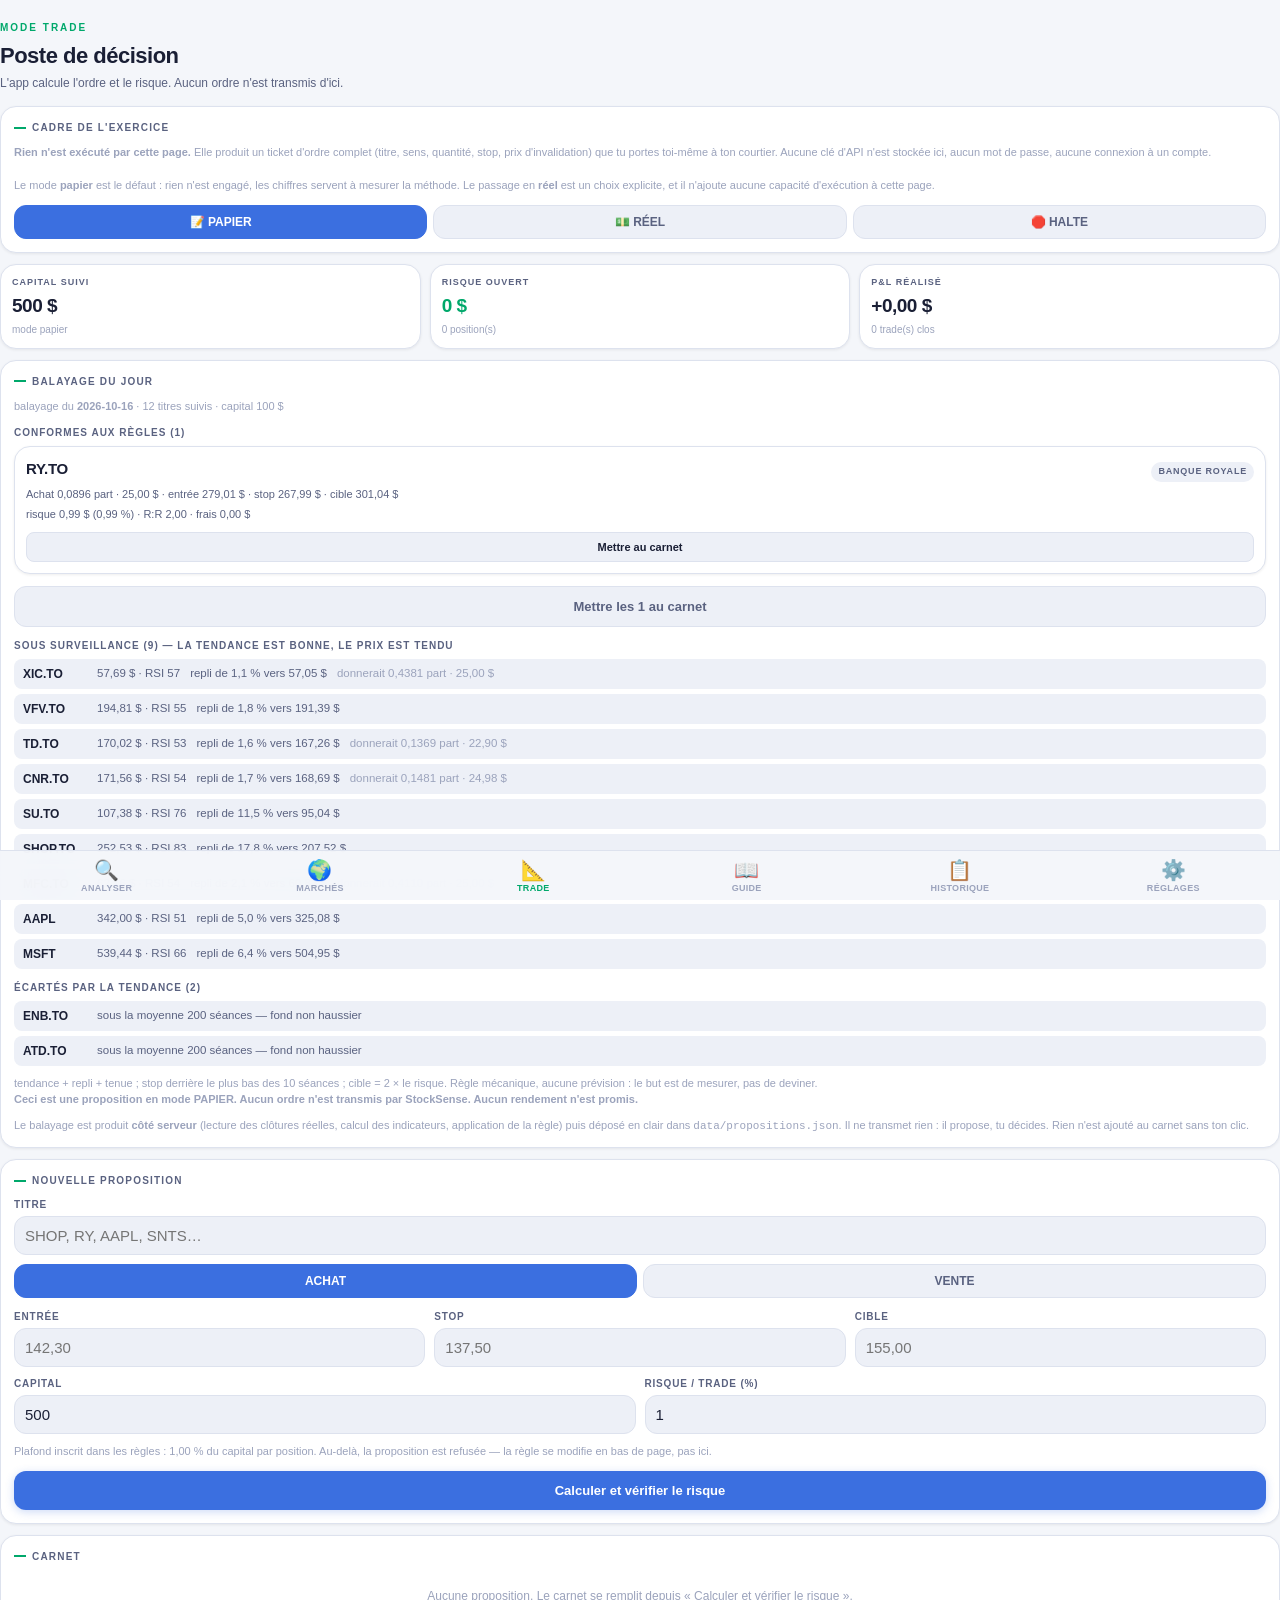
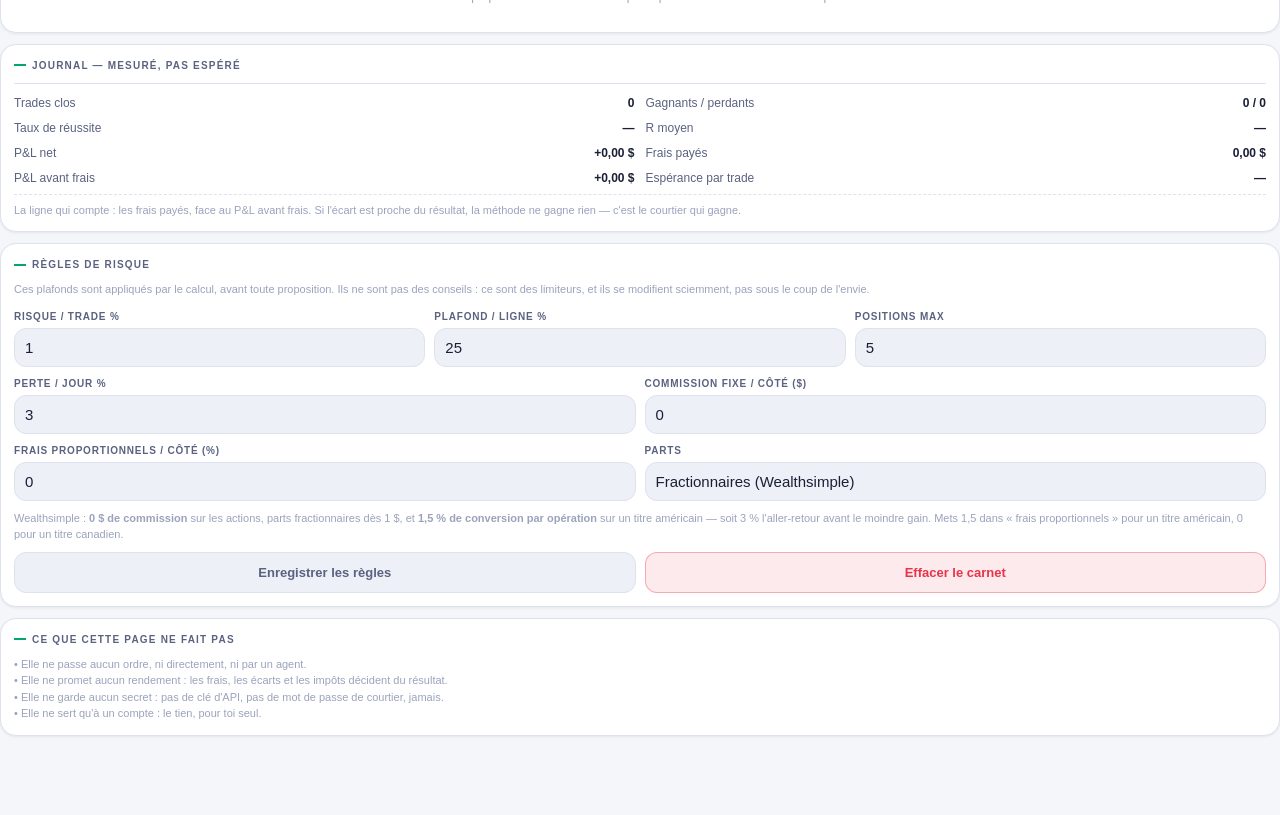
==== commit 5ad6a031: "feat(trade): balayage quotidien côté serveur, et le courtier réel de l'utilisateur Le mode Trade est" ====
--- a/trade.html
+++ b/trade.html
@@ -66,6 +66,11 @@
   .tr-note{font-size:11px;color:var(--di);line-height:1.5}
   .tr-copier{font-family:ui-monospace,'SF Mono',Menlo,monospace;font-size:11px;color:var(--tx);background:var(--s2);border:1px solid var(--bd);border-radius:var(--r-md);padding:10px;margin-top:9px;white-space:pre-wrap;word-break:break-word}
   .tr-pill{display:inline-block;font-size:9px;font-weight:800;letter-spacing:1px;text-transform:uppercase;padding:3px 8px;border-radius:999px;border:1px solid var(--bd);color:var(--mu)}
+  .tr-scan-titre{font-size:10px;font-weight:700;color:var(--mu);letter-spacing:1px;text-transform:uppercase;margin:11px 0 6px}
+  .tr-scan-liste{display:flex;flex-direction:column;gap:5px}
+  .tr-scan-ligne{display:flex;flex-wrap:wrap;gap:4px 10px;font-size:11.5px;color:var(--mu);padding:6px 9px;border-radius:var(--r-sm);background:var(--s2);font-variant-numeric:tabular-nums}
+  .tr-scan-ligne b{color:var(--tx);font-size:12px;min-width:64px}
+  .tr-scan-ligne .di{color:var(--di)}
   .tr-pill.reel{border-color:var(--re);color:var(--re);background:var(--re2)}
   .tr-pill.papier{border-color:var(--bl);color:var(--bl);background:rgba(59,111,224,.10)}
 </style>
@@ -102,6 +107,16 @@
   <div class="tr-kpi" id="tr-kpi"></div>
 
   <div class="section-panel">
+    <div class="section-title">Balayage du jour</div>
+    <div id="tr-scan"><div class="tr-vide">Chargement du balayage…</div></div>
+    <div class="tr-note" style="margin-top:9px">
+      Le balayage est produit <b>côté serveur</b> (lecture des clôtures réelles, calcul des
+      indicateurs, application de la règle) puis déposé en clair dans <code>data/propositions.json</code>.
+      Il ne transmet rien : il propose, tu décides. Rien n'est ajouté au carnet sans ton clic.
+    </div>
+  </div>
+
+  <div class="section-panel">
     <div class="section-title">Nouvelle proposition</div>
     <div class="tr-champ">
       <label for="tr-ticker">Titre</label>
@@ -149,7 +164,22 @@
     </div>
     <div class="tr-duo">
       <div class="tr-champ"><label for="tr-r-perte">Perte / jour %</label><input id="tr-r-perte" inputmode="decimal"></div>
-      <div class="tr-champ"><label for="tr-r-comm">Commission / côté</label><input id="tr-r-comm" inputmode="decimal"></div>
+      <div class="tr-champ"><label for="tr-r-comm">Commission fixe / côté ($)</label><input id="tr-r-comm" inputmode="decimal"></div>
+    </div>
+    <div class="tr-duo">
+      <div class="tr-champ"><label for="tr-r-fraispct">Frais proportionnels / côté (%)</label><input id="tr-r-fraispct" inputmode="decimal"></div>
+      <div class="tr-champ"><label for="tr-r-frac">Parts</label>
+        <select id="tr-r-frac">
+          <option value="oui">Fractionnaires (Wealthsimple)</option>
+          <option value="non">Entières seulement</option>
+        </select>
+      </div>
+    </div>
+    <div class="tr-note" style="margin-bottom:9px">
+      Wealthsimple : <b>0 $ de commission</b> sur les actions, parts fractionnaires dès 1 $, et
+      <b>1,5 % de conversion par opération</b> sur un titre américain — soit 3 % l'aller-retour avant
+      le moindre gain. Mets 1,5 dans « frais proportionnels » pour un titre américain, 0 pour un
+      titre canadien.
     </div>
     <div class="tr-duo">
       <button class="tr-btn gris" id="tr-r-sauv">Enregistrer les règles</button>
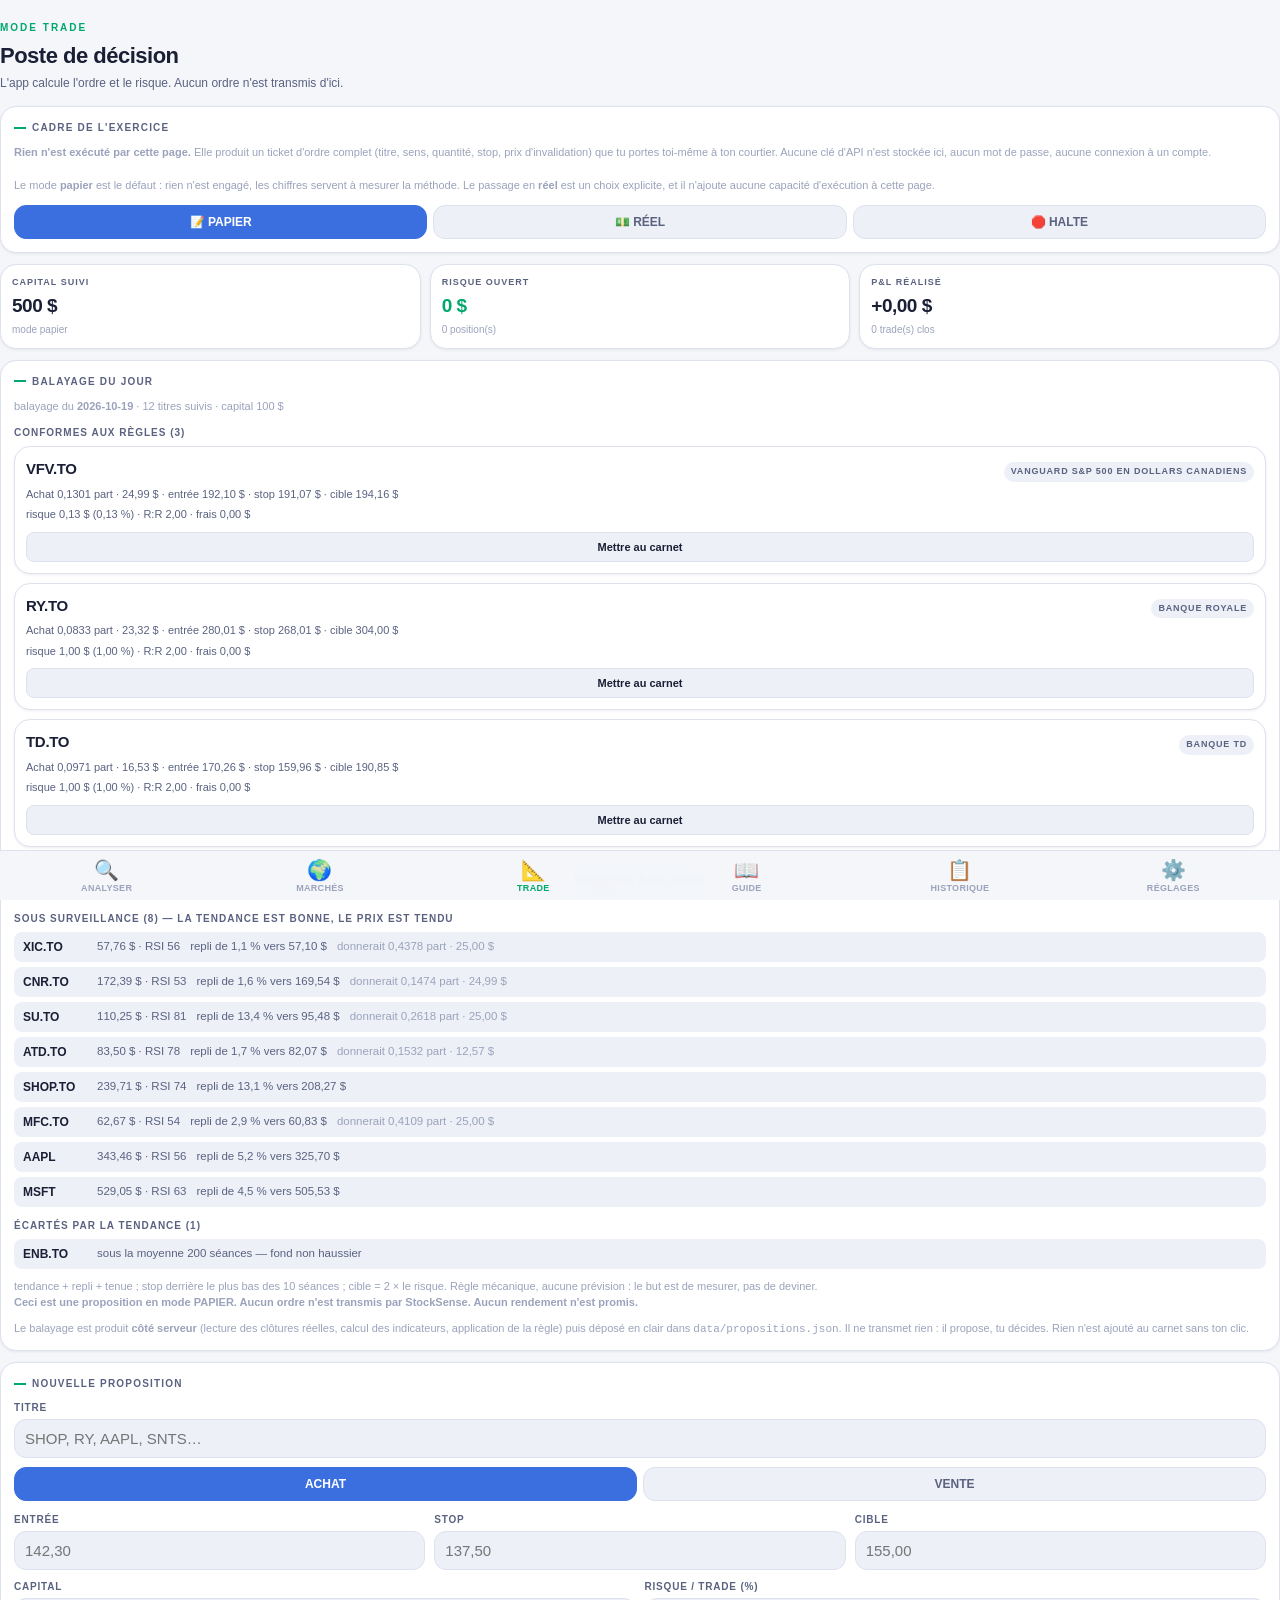
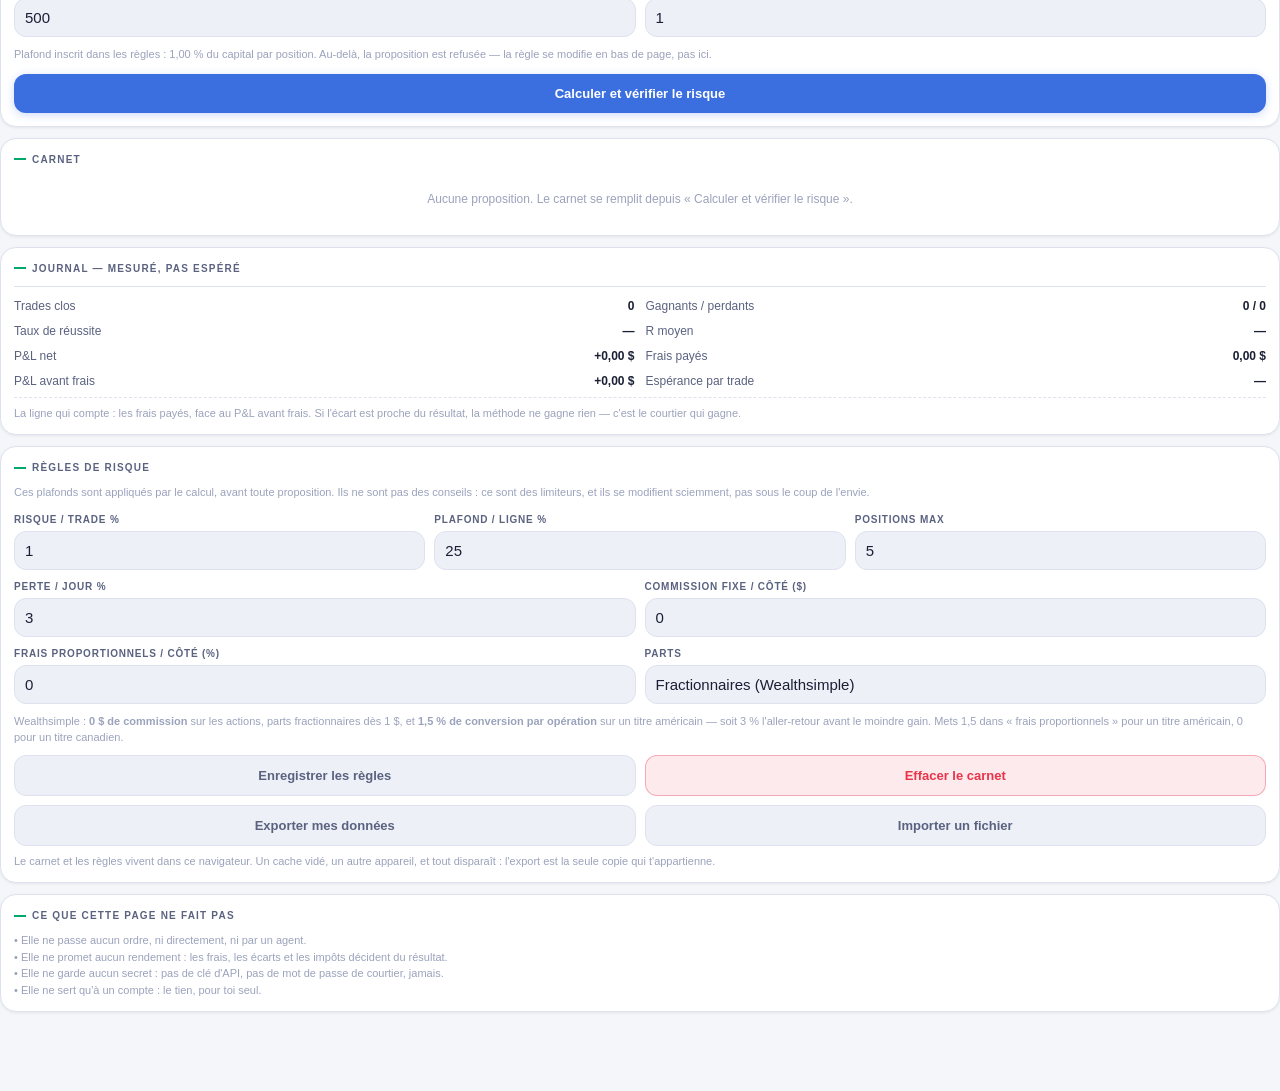
==== commit 360ba24a: "chore(publication): licence propriétaire, CSP, export des données Porte de publication (~/apps/pre-p" ====
--- a/trade.html
+++ b/trade.html
@@ -1,6 +1,7 @@
 <!DOCTYPE html>
 <html lang="fr">
 <head>
+<meta http-equiv="Content-Security-Policy" content="default-src 'self' blob:; script-src 'self' 'unsafe-inline'; style-src 'self' 'unsafe-inline'; img-src 'self' data: https:; connect-src 'self' https://api.anthropic.com https://api.deepseek.com https://api.mistral.ai https://api.twelvedata.com https://openrouter.ai; object-src 'none'; base-uri 'self'; form-action 'none'">
 <meta charset="UTF-8">
 <meta name="viewport" content="width=device-width,initial-scale=1,viewport-fit=cover">
 <meta name="theme-color" content="#F4F6FA" id="theme-color-meta">
@@ -185,6 +186,15 @@
       <button class="tr-btn gris" id="tr-r-sauv">Enregistrer les règles</button>
       <button class="tr-btn danger" id="tr-vider">Effacer le carnet</button>
     </div>
+    <div class="tr-duo" style="margin-top:9px">
+      <button class="tr-btn gris" id="tr-export">Exporter mes données</button>
+      <button class="tr-btn gris" id="tr-import-btn">Importer un fichier</button>
+    </div>
+    <input type="file" id="tr-import" accept="application/json,.json" hidden>
+    <div class="tr-note" id="tr-export-note" style="margin-top:7px">
+      Le carnet et les règles vivent dans ce navigateur. Un cache vidé, un autre appareil, et tout
+      disparaît : l'export est la seule copie qui t'appartienne.
+    </div>
   </div>
 
   <div class="section-panel">
